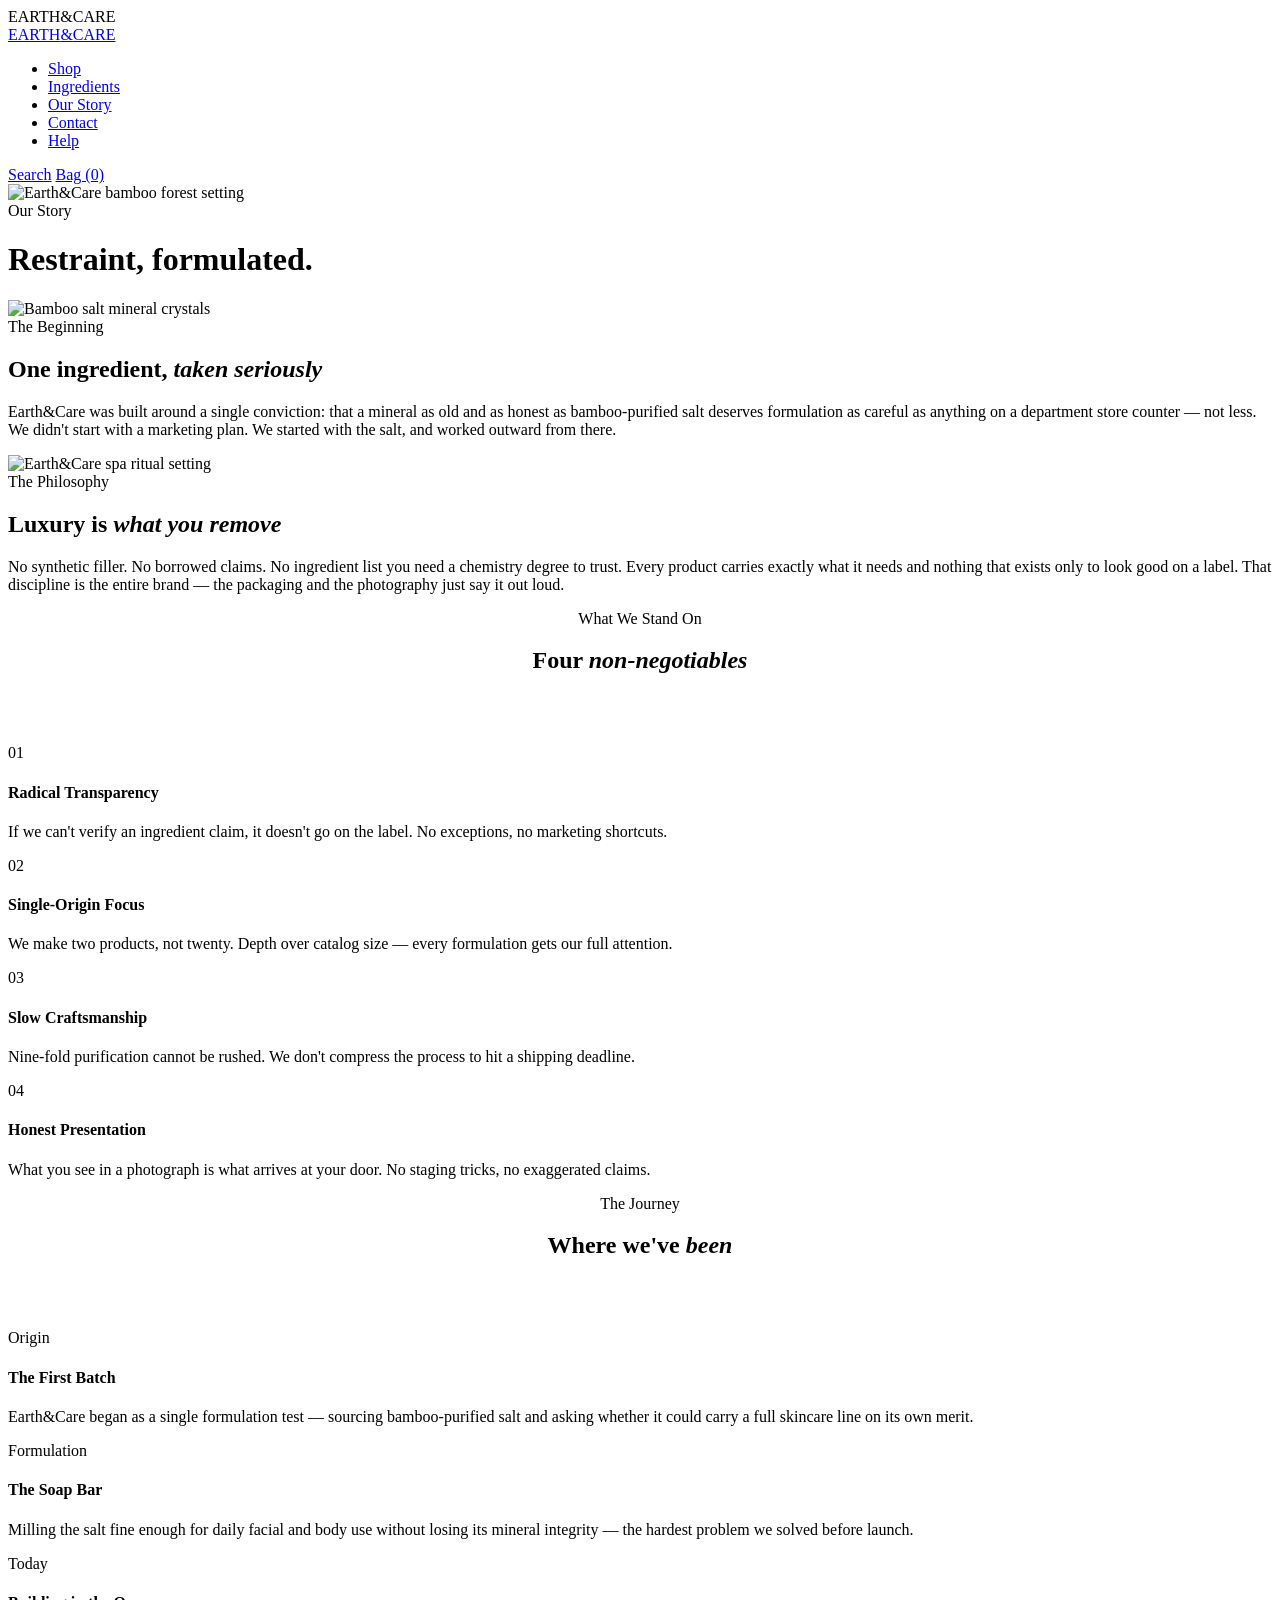
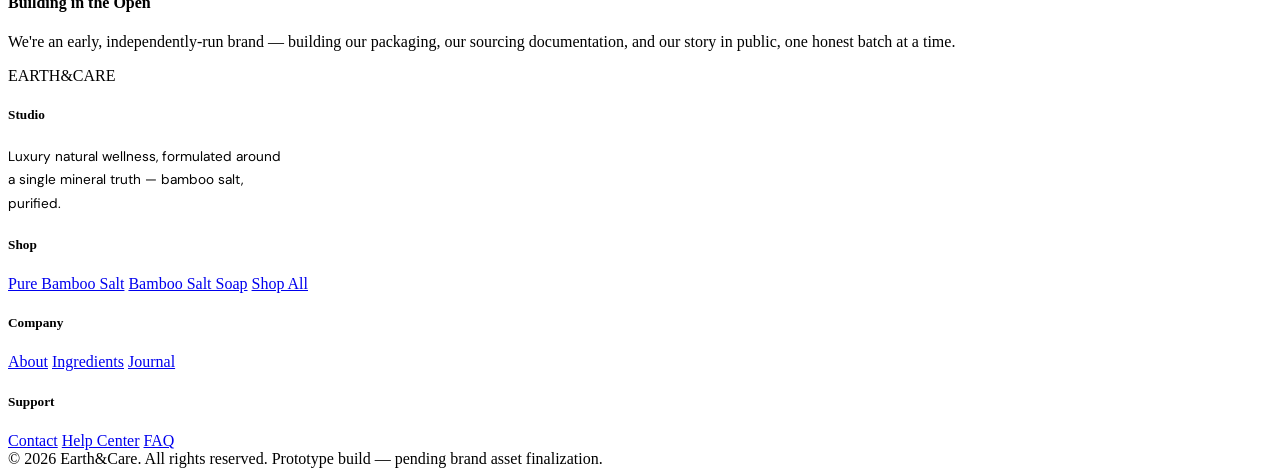
==== about.html @ 847d17c7 "Add files via upload" ====
<!DOCTYPE html>
<html lang="en">
<head>
<meta charset="UTF-8">
<meta name="viewport" content="width=device-width, initial-scale=1.0">
<title>Our Story — Earth&amp;Care</title>
<link rel="preconnect" href="https://fonts.googleapis.com">
<link href="https://fonts.googleapis.com/css2?family=Cormorant+Garamond:ital,wght@0,300;0,400;0,500;1,400&family=EB+Garamond:wght@400;500&family=DM+Sans:wght@300;400;500&display=swap" rel="stylesheet">
<link rel="stylesheet" href="earthcare.css">
</head>
<body>

<div id="loader"><div class="loader-mark">EARTH&amp;CARE</div></div>
<div class="cursor-dot"></div>
<div class="cursor-ring"></div>

<nav id="nav" class="scrolled">
  <a href="earthandcare.html" class="logo">EARTH<span>&amp;</span>CARE</a>
  <ul class="nav-links">
    <li><a href="shop.html">Shop</a></li>
    <li><a href="earthandcare.html#ingredient">Ingredients</a></li>
    <li><a href="about.html">Our Story</a></li>
    <li><a href="contact.html">Contact</a></li>
    <li><a href="help.html">Help</a></li>
  </ul>
  <div class="nav-icons">
    <a href="#" data-cursor>Search</a>
    <a href="#" data-cursor>Bag (0)</a>
  </div>
</nav>

<div class="about-hero">
  <img src="images/collage-02-cell2.jpg" alt="Earth&Care bamboo forest setting">
  <div class="about-hero-text reveal in">
    <span class="eyebrow">Our Story</span>
    <h1>Restraint, formulated.</h1>
  </div>
</div>

<div class="split-story">
  <div class="split-media reveal in">
    <img src="images/crystal-macro-01.jpg" alt="Bamboo salt mineral crystals" loading="lazy">
  </div>
  <div class="reveal in">
    <span class="eyebrow">The Beginning</span>
    <h2 class="title">One ingredient, <em>taken seriously</em></h2>
    <p class="lede">Earth&amp;Care was built around a single conviction: that a mineral as old and as honest as bamboo-purified salt deserves formulation as careful as anything on a department store counter — not less. We didn't start with a marketing plan. We started with the salt, and worked outward from there.</p>
  </div>
</div>

<div class="split-story reverse">
  <div class="split-media reveal in">
    <img src="images/spa-scene-01.jpg" alt="Earth&Care spa ritual setting" loading="lazy">
  </div>
  <div class="reveal in">
    <span class="eyebrow">The Philosophy</span>
    <h2 class="title">Luxury is <em>what you remove</em></h2>
    <p class="lede">No synthetic filler. No borrowed claims. No ingredient list you need a chemistry degree to trust. Every product carries exactly what it needs and nothing that exists only to look good on a label. That discipline is the entire brand — the packaging and the photography just say it out loud.</p>
  </div>
</div>

<section>
  <div class="section-head reveal in" style="margin:0 auto 70px;text-align:center;">
    <span class="eyebrow">What We Stand On</span>
    <h2 class="title">Four <em>non-negotiables</em></h2>
  </div>
</section>
<div class="values-grid">
  <div class="value-card reveal in">
    <div class="num">01</div>
    <h4>Radical Transparency</h4>
    <p>If we can't verify an ingredient claim, it doesn't go on the label. No exceptions, no marketing shortcuts.</p>
  </div>
  <div class="value-card reveal in">
    <div class="num">02</div>
    <h4>Single-Origin Focus</h4>
    <p>We make two products, not twenty. Depth over catalog size — every formulation gets our full attention.</p>
  </div>
  <div class="value-card reveal in">
    <div class="num">03</div>
    <h4>Slow Craftsmanship</h4>
    <p>Nine-fold purification cannot be rushed. We don't compress the process to hit a shipping deadline.</p>
  </div>
  <div class="value-card reveal in">
    <div class="num">04</div>
    <h4>Honest Presentation</h4>
    <p>What you see in a photograph is what arrives at your door. No staging tricks, no exaggerated claims.</p>
  </div>
</div>

<section>
  <div class="section-head reveal in" style="margin:0 auto 70px;text-align:center;">
    <span class="eyebrow">The Journey</span>
    <h2 class="title">Where we've <em>been</em></h2>
  </div>
  <div class="timeline">
    <div class="tl-item reveal in">
      <div class="tl-year">Origin</div>
      <div><h4>The First Batch</h4><p>Earth&amp;Care began as a single formulation test — sourcing bamboo-purified salt and asking whether it could carry a full skincare line on its own merit.</p></div>
    </div>
    <div class="tl-item reveal in">
      <div class="tl-year">Formulation</div>
      <div><h4>The Soap Bar</h4><p>Milling the salt fine enough for daily facial and body use without losing its mineral integrity — the hardest problem we solved before launch.</p></div>
    </div>
    <div class="tl-item reveal in">
      <div class="tl-year">Today</div>
      <div><h4>Building in the Open</h4><p>We're an early, independently-run brand — building our packaging, our sourcing documentation, and our story in public, one honest batch at a time.</p></div>
    </div>
  </div>
</section>

<footer>
  <div class="footer-brand">EARTH<span>&amp;</span>CARE</div>
  <div class="footer-grid">
    <div class="footer-col">
      <h5>Studio</h5>
      <p style="color:var(--text-sub);max-width:280px;line-height:1.7;font-family:'DM Sans',sans-serif;font-size:0.85rem;">Luxury natural wellness, formulated around a single mineral truth — bamboo salt, purified.</p>
    </div>
    <div class="footer-col">
      <h5>Shop</h5>
      <a href="product-pure-bamboo-salt.html">Pure Bamboo Salt</a>
      <a href="product-bamboo-salt-soap.html">Bamboo Salt Soap</a>
      <a href="shop.html">Shop All</a>
    </div>
    <div class="footer-col">
      <h5>Company</h5>
      <a href="about.html">About</a>
      <a href="earthandcare.html#ingredient">Ingredients</a>
      <a href="#">Journal</a>
    </div>
    <div class="footer-col">
      <h5>Support</h5>
      <a href="contact.html">Contact</a>
      <a href="help.html">Help Center</a>
      <a href="help.html">FAQ</a>
    </div>
  </div>
  <div class="footer-bottom">
    <span>© 2026 Earth&amp;Care. All rights reserved.</span>
    <span>Prototype build — pending brand asset finalization.</span>
  </div>
</footer>

<script>
window.addEventListener('load',()=>{setTimeout(()=>document.getElementById('loader').classList.add('done'),700);});
const dot=document.querySelector('.cursor-dot'), ring=document.querySelector('.cursor-ring');
let mx=0,my=0,rx=0,ry=0;
window.addEventListener('mousemove',e=>{mx=e.clientX;my=e.clientY;dot.style.left=mx+'px';dot.style.top=my+'px';});
(function loop(){rx+=(mx-rx)*0.14;ry+=(my-ry)*0.14;ring.style.left=rx+'px';ring.style.top=ry+'px';requestAnimationFrame(loop);})();
document.querySelectorAll('a,button,[data-cursor]').forEach(el=>{
  el.addEventListener('mouseenter',()=>ring.classList.add('hover'));
  el.addEventListener('mouseleave',()=>ring.classList.remove('hover'));
});
</script>
</body>
</html>
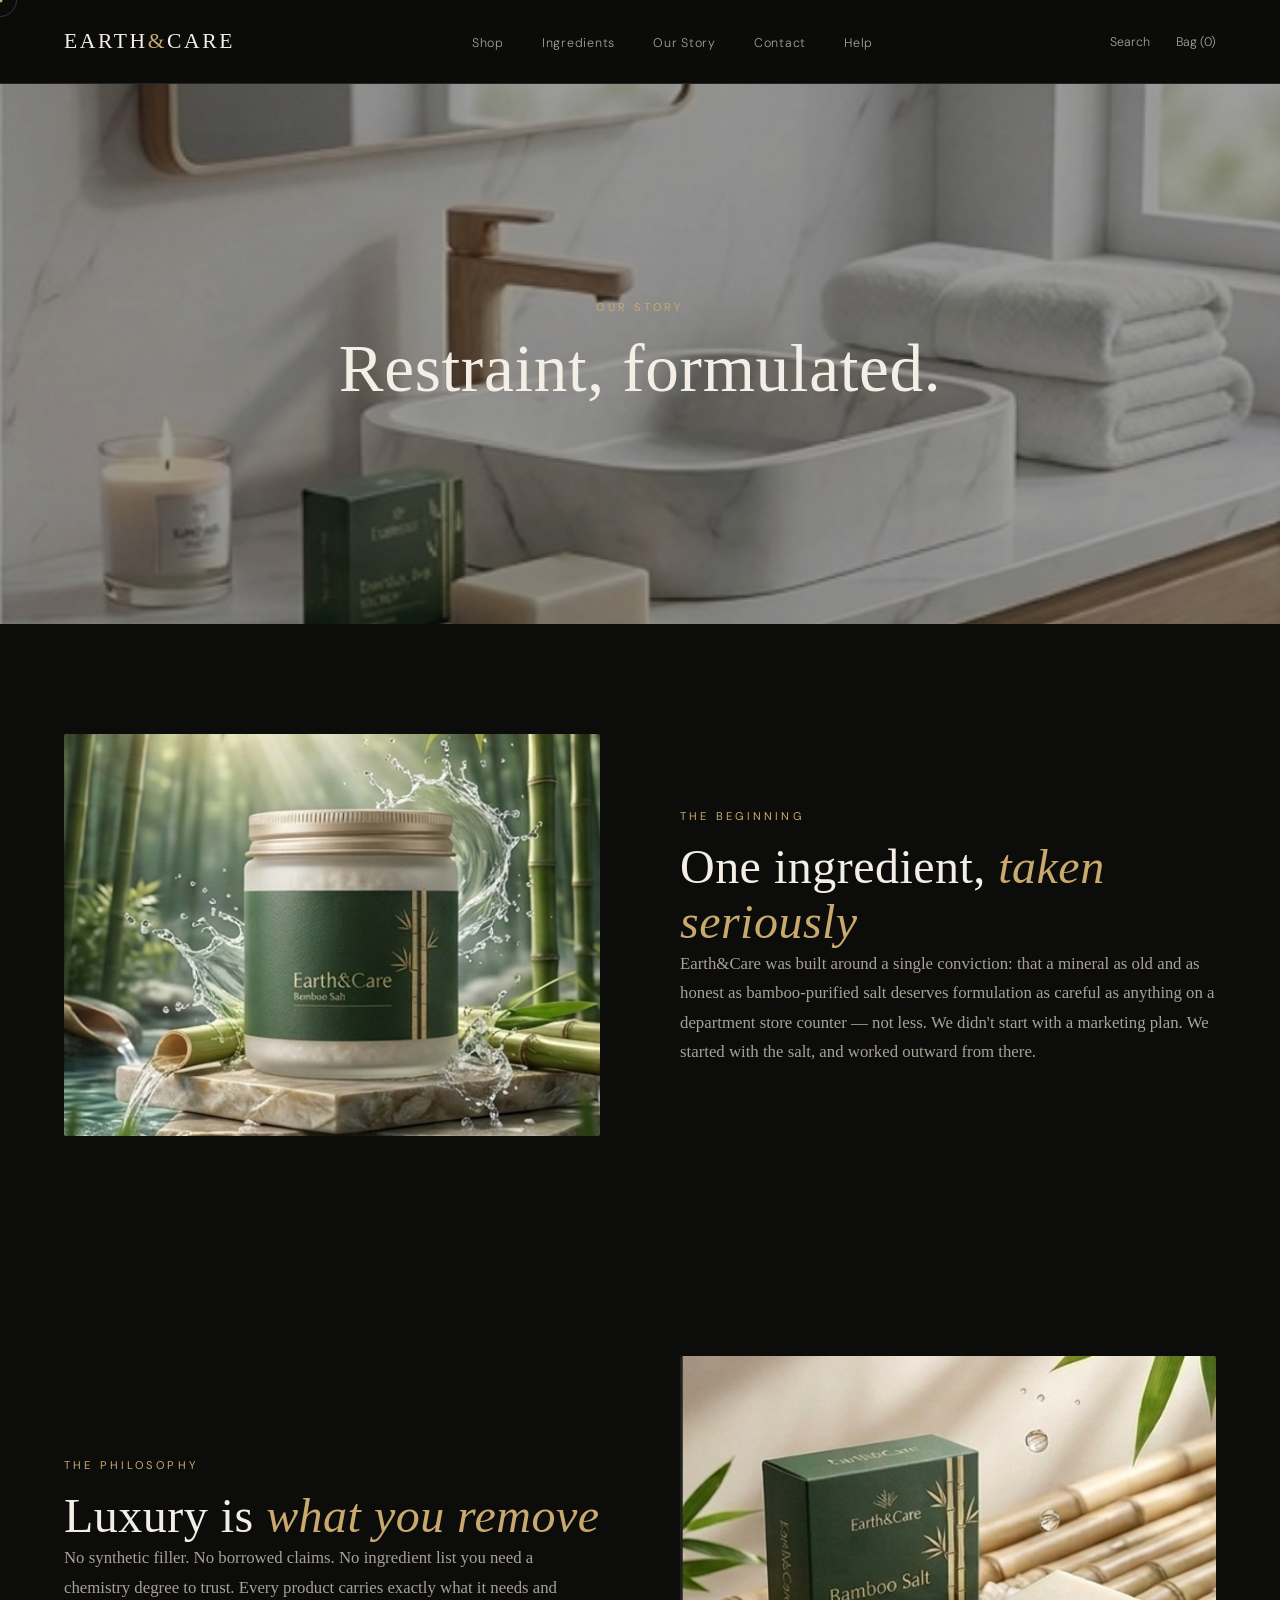
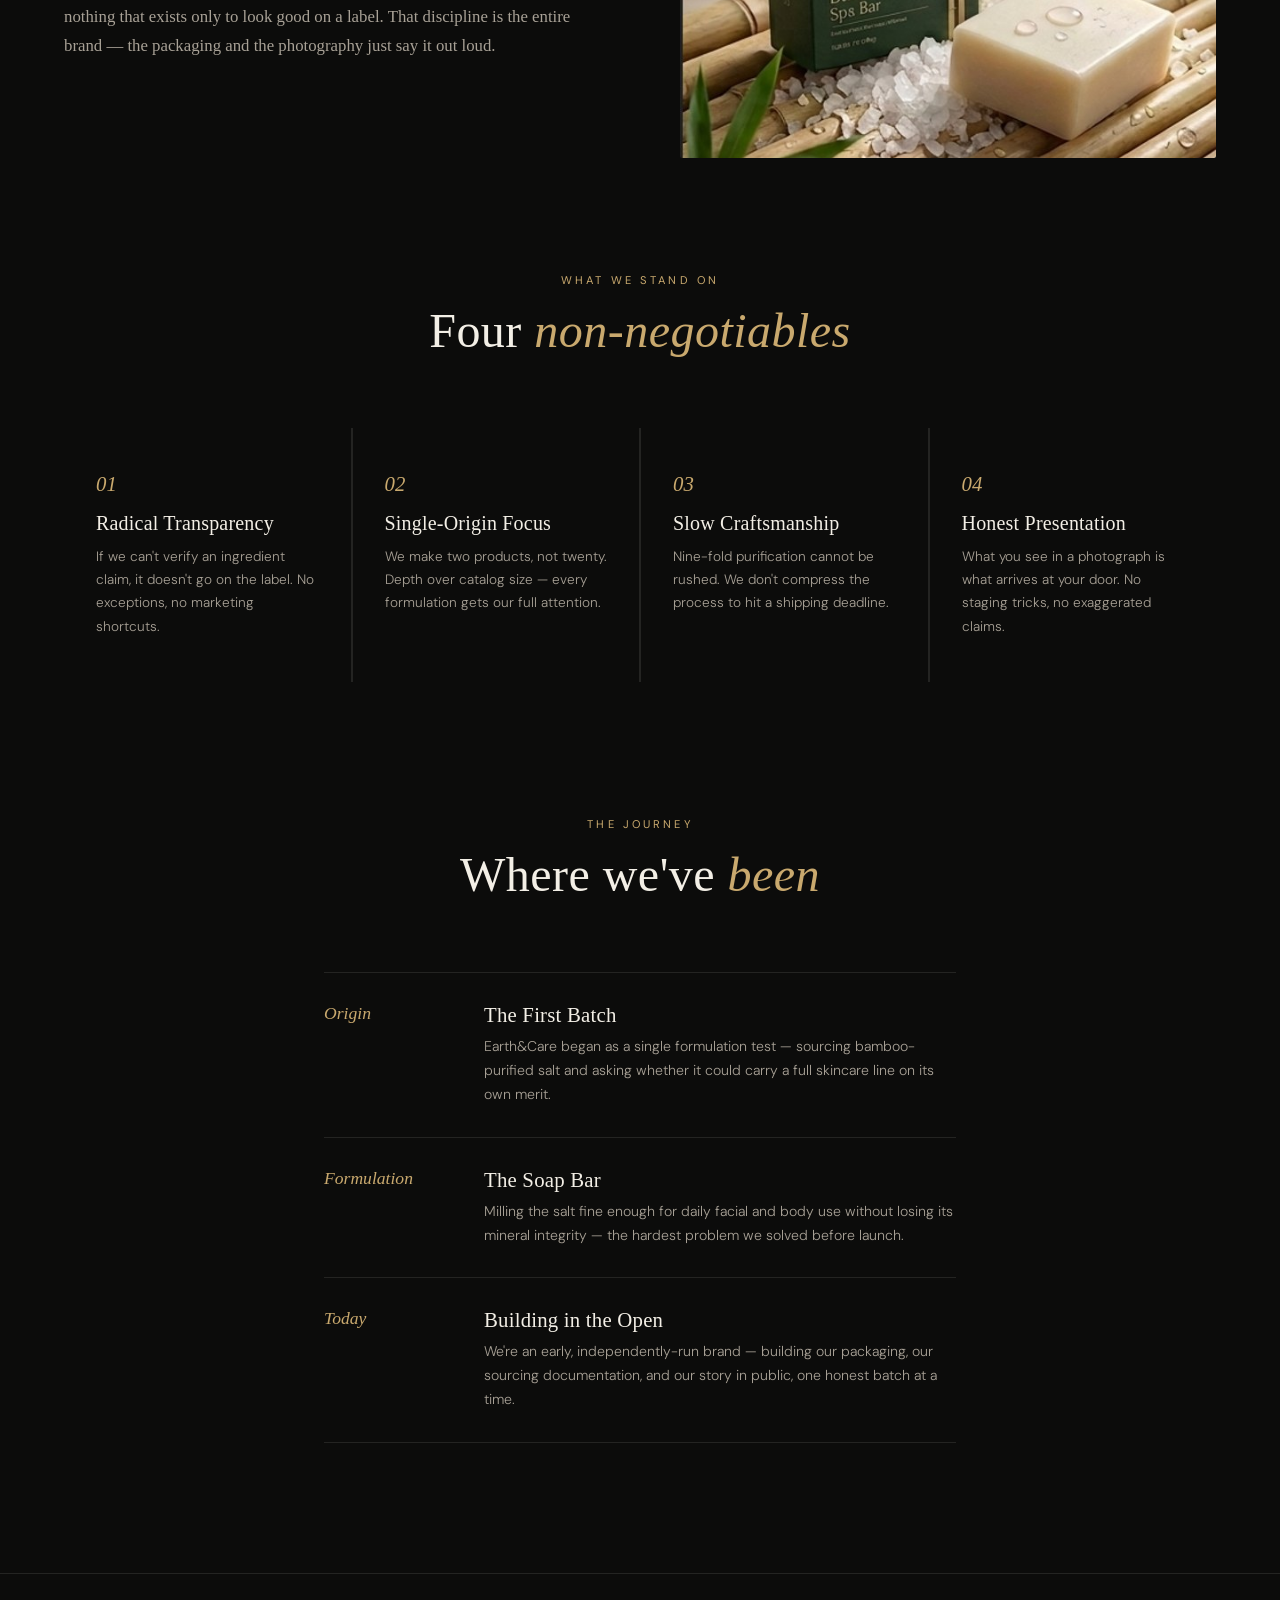
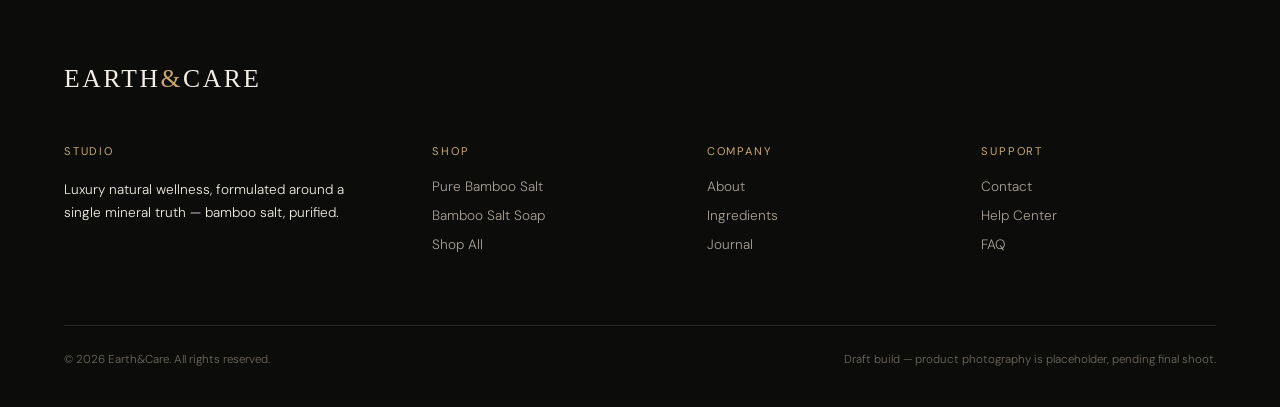
==== commit 3271d2ac: "Add missing CSS/images, fix homepage routing, canonical/OG, favicon" ====
--- a/about.html
+++ b/about.html
@@ -4,6 +4,16 @@
 <meta charset="UTF-8">
 <meta name="viewport" content="width=device-width, initial-scale=1.0">
 <title>Our Story — Earth&amp;Care</title>
+<link rel="canonical" href="https://REPLACE-WITH-YOUR-DOMAIN.com/about.html">
+<meta property="og:type" content="website">
+<meta property="og:title" content="Our Story — Earth&Care">
+<meta property="og:description" content="The story behind Earth&Care's bamboo salt rituals.">
+<meta property="og:url" content="https://REPLACE-WITH-YOUR-DOMAIN.com/about.html">
+<meta property="og:image" content="https://REPLACE-WITH-YOUR-DOMAIN.com/images/crystal-macro-01.jpg">
+<meta name="twitter:card" content="summary_large_image">
+<link rel="icon" type="image/png" sizes="32x32" href="/favicon-32.png">
+<link rel="icon" type="image/png" sizes="16x16" href="/favicon-16.png">
+<link rel="apple-touch-icon" sizes="180x180" href="/favicon-180.png">
 <link rel="preconnect" href="https://fonts.googleapis.com">
 <link href="https://fonts.googleapis.com/css2?family=Cormorant+Garamond:ital,wght@0,300;0,400;0,500;1,400&family=EB+Garamond:wght@400;500&family=DM+Sans:wght@300;400;500&display=swap" rel="stylesheet">
 <link rel="stylesheet" href="earthcare.css">
@@ -15,10 +25,10 @@
 <div class="cursor-ring"></div>
 
 <nav id="nav" class="scrolled">
-  <a href="earthandcare.html" class="logo">EARTH<span>&amp;</span>CARE</a>
+  <a href="index.html" class="logo">EARTH<span>&amp;</span>CARE</a>
   <ul class="nav-links">
     <li><a href="shop.html">Shop</a></li>
-    <li><a href="earthandcare.html#ingredient">Ingredients</a></li>
+    <li><a href="index.html#ingredient">Ingredients</a></li>
     <li><a href="about.html">Our Story</a></li>
     <li><a href="contact.html">Contact</a></li>
     <li><a href="help.html">Help</a></li>
@@ -125,7 +135,7 @@
     <div class="footer-col">
       <h5>Company</h5>
       <a href="about.html">About</a>
-      <a href="earthandcare.html#ingredient">Ingredients</a>
+      <a href="index.html#ingredient">Ingredients</a>
       <a href="#">Journal</a>
     </div>
     <div class="footer-col">
@@ -137,7 +147,7 @@
   </div>
   <div class="footer-bottom">
     <span>© 2026 Earth&amp;Care. All rights reserved.</span>
-    <span>Prototype build — pending brand asset finalization.</span>
+    <span>Draft build — product photography is placeholder, pending final shoot.</span>
   </div>
 </footer>
 
--- a/earthcare.css
+++ b/earthcare.css
@@ -0,0 +1,458 @@
+/* ==========================================================================
+   EARTH&CARE — Shopify Theme Stylesheet
+   Quiet-luxury mineral ritual aesthetic: near-black ground, warm gold accent,
+   Cormorant Garamond display over DM Sans body.
+   ========================================================================== */
+
+:root{
+  --bg:#0c0c0b;
+  --bg-elev:#131311;
+  --bg-card:#171613;
+  --ink:#f3efe6;
+  --ink-sub:#a8a196;
+  --ink-faint:#6f6a61;
+  --gold:#c9a96e;
+  --gold-bright:#e0c28d;
+  --gold-soft:rgba(201,169,110,.14);
+  --line:rgba(243,239,230,.1);
+  --line-strong:rgba(243,239,230,.18);
+  --err:#c96e6e;
+  --ok:#8ea87c;
+  --radius:2px;
+  --font-display:'Cormorant Garamond',Georgia,serif;
+  --font-serif:'EB Garamond',Georgia,serif;
+  --font-body:'DM Sans',-apple-system,BlinkMacSystemFont,sans-serif;
+  --container:1280px;
+  --nav-h:84px;
+}
+
+*,*::before,*::after{box-sizing:border-box;}
+html{scroll-behavior:smooth;}
+body{
+  margin:0;background:var(--bg);color:var(--ink);
+  font-family:var(--font-body);font-weight:300;
+  -webkit-font-smoothing:antialiased;text-rendering:optimizeLegibility;
+  overflow-x:hidden;
+}
+img{max-width:100%;display:block;}
+a{color:inherit;text-decoration:none;}
+button{font-family:inherit;background:none;border:none;color:inherit;cursor:pointer;}
+input,select,textarea{font-family:inherit;color:inherit;}
+::selection{background:var(--gold);color:#111;}
+a:focus-visible,button:focus-visible,input:focus-visible,select:focus-visible,textarea:focus-visible{
+  outline:1px solid var(--gold);outline-offset:3px;
+}
+h1,h2,h3,h4,h5,h6{margin:0;font-weight:400;letter-spacing:.01em;}
+p{margin:0;}
+.visually-hidden{position:absolute!important;width:1px;height:1px;padding:0;margin:-1px;overflow:hidden;clip:rect(0,0,0,0);white-space:nowrap;border:0;}
+
+.eyebrow{
+  display:inline-block;font-family:var(--font-body);font-size:.7rem;letter-spacing:.28em;
+  text-transform:uppercase;color:var(--gold);margin-bottom:16px;font-weight:400;
+}
+.title{font-family:var(--font-display);font-size:clamp(2rem,4vw,3rem);font-weight:400;line-height:1.15;color:var(--ink);}
+.title em{font-style:italic;color:var(--gold);}
+.lede{font-family:var(--font-serif);font-size:1.05rem;line-height:1.75;color:var(--ink-sub);max-width:640px;}
+.section-head{max-width:640px;margin-bottom:56px;}
+.wrap{max-width:var(--container);margin:0 auto;padding:0 5vw;}
+
+/* ---------- Buttons ---------- */
+.btn{
+  display:inline-flex;align-items:center;justify-content:center;gap:8px;
+  padding:16px 34px;font-family:var(--font-body);font-size:.72rem;letter-spacing:.18em;
+  text-transform:uppercase;border-radius:var(--radius);transition:all .35s cubic-bezier(.4,0,.2,1);
+  cursor:pointer;white-space:nowrap;
+}
+.btn-gold{background:var(--gold);color:#161410;}
+.btn-gold:hover{background:var(--gold-bright);transform:translateY(-1px);}
+.btn-line{border:1px solid var(--line-strong);color:var(--ink);background:transparent;}
+.btn-line:hover{border-color:var(--gold);color:var(--gold);}
+.btn:disabled{opacity:.4;cursor:not-allowed;transform:none;}
+.btn-full{width:100%;}
+
+/* ---------- Loader ---------- */
+#loader{position:fixed;inset:0;z-index:9999;background:var(--bg);display:flex;align-items:center;justify-content:center;transition:opacity .7s ease,visibility .7s ease;}
+#loader.done{opacity:0;visibility:hidden;pointer-events:none;}
+.loader-mark{font-family:var(--font-display);font-size:1.1rem;letter-spacing:.4em;color:var(--gold);}
+
+/* ---------- Cursor (desktop only) ---------- */
+.cursor-dot,.cursor-ring{position:fixed;top:0;left:0;pointer-events:none;z-index:9998;border-radius:50%;transform:translate(-50%,-50%);}
+.cursor-dot{width:5px;height:5px;background:var(--gold);}
+.cursor-ring{width:34px;height:34px;border:1px solid var(--line-strong);transition:width .25s,height .25s,border-color .25s;}
+.cursor-ring.hover{width:54px;height:54px;border-color:var(--gold);}
+@media (hover:none),(pointer:coarse){.cursor-dot,.cursor-ring{display:none;}}
+
+/* ---------- Announcement bar ---------- */
+.announce-bar{background:var(--gold);color:#161410;text-align:center;font-size:.72rem;letter-spacing:.1em;padding:9px 16px;font-family:var(--font-body);}
+
+/* ---------- Nav ---------- */
+#nav{
+  position:sticky;top:0;z-index:500;display:flex;align-items:center;justify-content:space-between;
+  padding:0 5vw;height:var(--nav-h);background:transparent;border-bottom:1px solid transparent;
+  transition:background .4s ease,border-color .4s ease;
+}
+#nav.scrolled{background:rgba(12,12,11,.88);backdrop-filter:blur(10px);border-color:var(--line);}
+.logo{font-family:var(--font-display);font-size:1.35rem;letter-spacing:.12em;}
+.logo span{color:var(--gold);}
+.nav-links{list-style:none;display:flex;gap:38px;margin:0;padding:0;}
+.nav-links a{font-size:.78rem;letter-spacing:.06em;color:var(--ink-sub);transition:color .25s;}
+.nav-links a:hover,.nav-links a.active{color:var(--gold);}
+.nav-icons{display:flex;align-items:center;gap:26px;}
+.nav-icons button,.nav-icons a{display:flex;align-items:center;gap:6px;font-size:.78rem;color:var(--ink-sub);position:relative;}
+.nav-icons svg{width:17px;height:17px;stroke:currentColor;}
+.nav-icons button:hover,.nav-icons a:hover{color:var(--gold);}
+.cart-count{position:absolute;top:-8px;right:-10px;background:var(--gold);color:#161410;font-size:.6rem;width:16px;height:16px;border-radius:50%;display:flex;align-items:center;justify-content:center;font-weight:600;}
+.nav-burger{display:none;background:none;border:none;color:var(--ink);}
+.mobile-nav{display:none;}
+@media (max-width:860px){
+  .nav-links{display:none;}
+  .nav-burger{display:block;}
+  .nav-icons a[data-search-toggle]{display:none;}
+}
+
+/* ---------- Mobile nav ---------- */
+body.nav-open-lock{overflow:hidden;}
+.mobile-nav{position:fixed;inset:0;top:var(--nav-h);z-index:600;background:var(--bg);transform:translateY(-8px);opacity:0;pointer-events:none;transition:opacity .3s,transform .3s;overflow-y:auto;}
+.mobile-nav.open{opacity:1;pointer-events:auto;transform:translateY(0);display:block;}
+.mobile-nav-inner{display:flex;flex-direction:column;padding:20px 6vw 60px;}
+.mobile-nav-inner a{padding:18px 0;border-bottom:1px solid var(--line);font-family:var(--font-display);font-size:1.3rem;color:var(--ink);}
+.nav-icon-label{display:none;}
+.cart-drawer-line-noimg{width:72px;height:72px;background:var(--bg-card);border-radius:var(--radius);}
+
+/* ---------- Predictive search ---------- */
+.search-panel{position:fixed;inset:0;z-index:900;background:rgba(12,12,11,.97);backdrop-filter:blur(6px);opacity:0;pointer-events:none;transition:opacity .3s ease;display:flex;align-items:flex-start;justify-content:center;padding-top:12vh;}
+.search-panel.open{opacity:1;pointer-events:auto;}
+.search-panel form{width:min(640px,90vw);}
+.search-panel input{width:100%;background:transparent;border:none;border-bottom:1px solid var(--line-strong);color:var(--ink);font-family:var(--font-display);font-size:2rem;padding:12px 0;}
+.search-panel input:focus{outline:none;border-color:var(--gold);}
+.search-panel .search-close{position:absolute;top:34px;right:5vw;color:var(--ink-sub);font-size:.75rem;letter-spacing:.1em;}
+.search-results{margin-top:26px;display:grid;gap:14px;}
+.search-results a{display:flex;justify-content:space-between;color:var(--ink-sub);font-size:.9rem;padding:8px 0;border-bottom:1px solid var(--line);}
+.search-results a:hover{color:var(--gold);}
+
+/* ---------- Hero ---------- */
+.hero{position:relative;min-height:92vh;display:flex;align-items:center;justify-content:center;text-align:center;overflow:hidden;padding:0 5vw;}
+#particle-canvas{position:absolute;inset:0;width:100%;height:100%;}
+.hero-noise{position:absolute;inset:0;background:radial-gradient(ellipse at 50% 30%,rgba(201,169,110,.08),transparent 60%);}
+.hero-inner{position:relative;z-index:2;max-width:760px;}
+.hero-eyebrow{display:inline-block;font-size:.72rem;letter-spacing:.28em;text-transform:uppercase;color:var(--gold);margin-bottom:26px;}
+.hero h1{font-family:var(--font-display);font-weight:300;font-size:clamp(2.6rem,7vw,5.4rem);line-height:1.06;overflow:hidden;}
+.hero h1 .line{display:block;overflow:hidden;}
+.hero h1 .line span{display:block;transform:translateY(110%);animation:riseLine .9s cubic-bezier(.16,1,.3,1) forwards;}
+.hero h1 .line:nth-child(2) span{animation-delay:.12s;}
+@keyframes riseLine{to{transform:translateY(0);}}
+.hero .sub{margin:26px auto 0;max-width:520px;font-family:var(--font-serif);font-size:1.08rem;line-height:1.7;color:var(--ink-sub);}
+.hero .cta-row{margin-top:40px;display:flex;gap:16px;justify-content:center;flex-wrap:wrap;}
+.scroll-hint{position:absolute;bottom:34px;left:50%;transform:translateX(-50%);display:flex;flex-direction:column;align-items:center;gap:10px;z-index:2;}
+.scroll-hint span{font-size:.62rem;letter-spacing:.2em;color:var(--ink-faint);text-transform:uppercase;}
+.line-drop{width:1px;height:38px;background:linear-gradient(var(--gold),transparent);animation:dropPulse 2s ease-in-out infinite;}
+@keyframes dropPulse{0%,100%{opacity:.3;}50%{opacity:1;}}
+
+/* ---------- Marquee ---------- */
+.marquee-strip{border-top:1px solid var(--line);border-bottom:1px solid var(--line);overflow:hidden;padding:18px 0;background:var(--bg-elev);}
+.marquee-track{display:flex;gap:60px;white-space:nowrap;width:max-content;animation:marquee 26s linear infinite;}
+.marquee-track span{font-family:var(--font-display);font-style:italic;font-size:1.05rem;color:var(--ink-faint);}
+@keyframes marquee{from{transform:translateX(0);}to{transform:translateX(-50%);}}
+
+/* ---------- Spotlight grid (featured collection) ---------- */
+.spotlight-grid{display:grid;grid-template-columns:1fr 1fr;gap:2px;background:var(--line);margin:0 5vw;}
+.spot-card{position:relative;background:var(--bg-elev);padding:52px 44px;min-height:520px;display:flex;flex-direction:column;justify-content:flex-end;overflow:hidden;}
+.spot-bg{position:absolute;inset:0;background-size:cover;background-position:center;opacity:.34;transition:transform .8s cubic-bezier(.16,1,.3,1),opacity .5s;}
+.spot-card:hover .spot-bg{transform:scale(1.06);opacity:.5;}
+.spot-card::after{content:'';position:absolute;inset:0;background:linear-gradient(0deg,var(--bg-elev) 6%,transparent 62%);}
+.spot-tag,.spot-card h3,.spot-card p,.spot-link{position:relative;z-index:2;}
+.spot-tag{font-size:.68rem;letter-spacing:.2em;text-transform:uppercase;color:var(--gold);margin-bottom:14px;}
+.spot-card h3{font-family:var(--font-display);font-size:2rem;margin-bottom:14px;}
+.spot-card p{font-family:var(--font-serif);color:var(--ink-sub);line-height:1.7;max-width:420px;margin-bottom:22px;}
+.spot-link{font-size:.75rem;letter-spacing:.1em;color:var(--ink);border-bottom:1px solid var(--gold);padding-bottom:2px;display:inline-block;width:fit-content;}
+.spot-link:hover{color:var(--gold);}
+@media (max-width:760px){.spotlight-grid{grid-template-columns:1fr;margin:0 4vw;}.spot-card{min-height:400px;padding:38px 28px;}}
+
+/* ---------- Ingredient / story split ---------- */
+.ingredient-wrap{display:grid;grid-template-columns:.9fr 1fr;gap:80px;align-items:center;padding:130px 5vw;max-width:var(--container);margin:0 auto;}
+.ingredient-media img{border-radius:var(--radius);aspect-ratio:4/5;object-fit:cover;width:100%;}
+.stat-row{display:flex;gap:44px;margin-top:36px;}
+.stat b{display:block;font-family:var(--font-display);font-size:2.1rem;color:var(--gold);}
+.stat span{font-size:.7rem;letter-spacing:.06em;color:var(--ink-faint);text-transform:uppercase;}
+@media (max-width:860px){.ingredient-wrap{grid-template-columns:1fr;gap:40px;padding:80px 6vw;}}
+
+/* ---------- Quote ---------- */
+.quote-section{text-align:center;padding:110px 8vw;max-width:900px;margin:0 auto;}
+.quote-section blockquote{font-family:var(--font-display);font-style:italic;font-size:clamp(1.5rem,3vw,2.4rem);line-height:1.5;color:var(--ink);margin:0;}
+.quote-section cite{display:block;margin-top:24px;font-size:.72rem;letter-spacing:.16em;text-transform:uppercase;color:var(--gold);font-style:normal;}
+
+/* ---------- Lifestyle banner ---------- */
+.lifestyle{position:relative;height:64vh;min-height:420px;margin:0 5vw;overflow:hidden;border-radius:var(--radius);}
+.lifestyle img{width:100%;height:100%;object-fit:cover;}
+.lifestyle-caption{position:absolute;bottom:0;left:0;padding:44px;background:linear-gradient(0deg,rgba(12,12,11,.75),transparent);width:100%;}
+.lifestyle-caption h3{font-family:var(--font-display);font-size:1.8rem;}
+
+/* ---------- Ritual steps ---------- */
+.ritual-grid{display:grid;grid-template-columns:repeat(3,1fr);gap:2px;background:var(--line);margin:0 5vw;}
+.ritual-card{background:var(--bg);padding:52px 40px;}
+.ritual-num{font-family:var(--font-display);font-style:italic;font-size:1.4rem;color:var(--gold);margin-bottom:18px;}
+.ritual-card h4{font-family:var(--font-display);font-size:1.5rem;margin-bottom:12px;}
+.ritual-card p{font-family:var(--font-serif);color:var(--ink-sub);line-height:1.7;font-size:.96rem;}
+@media (max-width:760px){.ritual-grid{grid-template-columns:1fr;margin:0 4vw;}}
+
+/* ---------- Trust strip ---------- */
+.trust-strip{display:flex;flex-wrap:wrap;justify-content:center;gap:44px;padding:60px 5vw;border-top:1px solid var(--line);border-bottom:1px solid var(--line);}
+.trust-item{display:flex;align-items:center;gap:10px;}
+.trust-item .dot{width:6px;height:6px;border-radius:50%;background:var(--gold);}
+.trust-item p{font-size:.78rem;letter-spacing:.03em;color:var(--ink-sub);}
+
+/* ---------- Newsletter ---------- */
+.newsletter{text-align:center;padding:130px 6vw;}
+.news-form{display:flex;gap:0;max-width:440px;margin:34px auto 0;border-bottom:1px solid var(--line-strong);}
+.news-form input{flex:1;background:transparent;border:none;padding:14px 4px;color:var(--ink);font-size:.9rem;}
+.news-form input::placeholder{color:var(--ink-faint);}
+.news-form input:focus{outline:none;}
+.news-form button{color:var(--gold);font-size:.78rem;letter-spacing:.08em;padding:14px 6px;white-space:nowrap;}
+.news-form button:hover{color:var(--gold-bright);}
+.form-msg{margin-top:14px;font-size:.78rem;color:var(--ink-sub);}
+.form-msg.success{color:var(--ok);}
+.form-msg.error{color:var(--err);}
+
+/* ---------- Footer ---------- */
+footer{border-top:1px solid var(--line);padding:90px 5vw 40px;}
+.footer-brand{font-family:var(--font-display);font-size:1.6rem;letter-spacing:.1em;margin-bottom:50px;}
+.footer-brand span{color:var(--gold);}
+.footer-grid{display:grid;grid-template-columns:1.4fr 1fr 1fr 1fr;gap:40px;padding-bottom:60px;}
+.footer-col h5{font-size:.7rem;letter-spacing:.16em;text-transform:uppercase;color:var(--gold);margin-bottom:20px;}
+.footer-col a{display:block;color:var(--ink-sub);font-size:.85rem;margin-bottom:12px;transition:color .2s;}
+.footer-col a:hover{color:var(--gold);}
+.footer-bottom{display:flex;justify-content:space-between;flex-wrap:wrap;gap:10px;padding-top:26px;border-top:1px solid var(--line);font-size:.72rem;color:var(--ink-faint);}
+.footer-social{display:flex;gap:16px;margin-top:6px;}
+.footer-social a{color:var(--ink-sub);}
+.footer-social a:hover{color:var(--gold);}
+.payment-icons{display:flex;gap:8px;margin-top:16px;opacity:.6;font-size:.68rem;letter-spacing:.05em;color:var(--ink-faint);}
+@media (max-width:860px){.footer-grid{grid-template-columns:1fr 1fr;}}
+
+/* ---------- Reveal on scroll ---------- */
+.reveal{opacity:0;transform:translateY(28px);transition:opacity .8s cubic-bezier(.16,1,.3,1),transform .8s cubic-bezier(.16,1,.3,1);}
+.reveal.in{opacity:1;transform:translateY(0);}
+@media (prefers-reduced-motion:reduce){.reveal{opacity:1;transform:none;transition:none;}.hero h1 .line span{animation:none;transform:none;}}
+
+/* ---------- Page header ---------- */
+.page-header{text-align:center;padding:110px 6vw 50px;}
+.page-header h1{font-family:var(--font-display);font-size:clamp(2.2rem,5vw,3.4rem);}
+
+/* ---------- Shop / collection ---------- */
+.shop-layout{display:grid;grid-template-columns:240px 1fr;gap:60px;padding:60px 5vw 140px;max-width:var(--container);margin:0 auto;}
+.filters-col{position:sticky;top:calc(var(--nav-h) + 24px);align-self:start;}
+.filter-group{border-bottom:1px solid var(--line);padding-bottom:24px;margin-bottom:24px;}
+.filter-group h5{font-size:.7rem;letter-spacing:.14em;text-transform:uppercase;color:var(--ink);margin-bottom:16px;}
+.filter-option{display:flex;align-items:center;gap:10px;font-size:.84rem;color:var(--ink-sub);margin-bottom:12px;cursor:pointer;}
+.filter-option input{accent-color:var(--gold);}
+.price-range{display:flex;justify-content:space-between;font-size:.72rem;color:var(--ink-faint);margin-top:8px;}
+.shop-toolbar{display:flex;justify-content:space-between;align-items:center;margin-bottom:32px;flex-wrap:wrap;gap:14px;}
+.shop-count{font-size:.8rem;color:var(--ink-sub);}
+.sort-select{background:var(--bg-elev);border:1px solid var(--line-strong);color:var(--ink);padding:10px 14px;font-size:.78rem;border-radius:var(--radius);}
+.product-grid{display:grid;grid-template-columns:repeat(3,1fr);gap:34px;}
+.product-card{position:relative;}
+.product-media{position:relative;aspect-ratio:3/4;overflow:hidden;background:var(--bg-elev);border-radius:var(--radius);margin-bottom:16px;}
+.product-media img{width:100%;height:100%;object-fit:cover;transition:transform .7s cubic-bezier(.16,1,.3,1);}
+.product-card:hover .product-media img{transform:scale(1.05);}
+.product-media img.product-img-alt{position:absolute;inset:0;opacity:0;transition:opacity .4s;}
+.product-card:hover .product-img-alt{opacity:1;}
+.product-badge{position:absolute;top:14px;left:14px;z-index:2;background:var(--gold);color:#161410;font-size:.62rem;letter-spacing:.08em;text-transform:uppercase;padding:5px 10px;border-radius:1px;}
+.product-badge.sale{background:var(--err);color:#fff;}
+.quick-add{position:absolute;bottom:0;left:0;right:0;text-align:center;padding:14px;background:rgba(12,12,11,.9);color:var(--ink);font-size:.72rem;letter-spacing:.1em;text-transform:uppercase;transform:translateY(100%);transition:transform .35s cubic-bezier(.4,0,.2,1);}
+.product-card:hover .quick-add{transform:translateY(0);}
+.product-card h4{font-family:var(--font-display);font-size:1.2rem;margin-bottom:4px;}
+.p-desc{font-size:.78rem;color:var(--ink-faint);margin-bottom:6px;}
+.price{font-size:.9rem;color:var(--gold);}
+.price s{color:var(--ink-faint);margin-right:8px;}
+.pagination{display:flex;justify-content:center;gap:10px;margin-top:70px;}
+.pagination a{width:36px;height:36px;display:flex;align-items:center;justify-content:center;border:1px solid var(--line);font-size:.8rem;color:var(--ink-sub);border-radius:var(--radius);}
+.pagination a.active,.pagination a:hover{border-color:var(--gold);color:var(--gold);}
+.empty-collection{text-align:center;padding:100px 5vw;color:var(--ink-sub);}
+@media (max-width:960px){.shop-layout{grid-template-columns:1fr;}.filters-col{position:static;}.product-grid{grid-template-columns:repeat(2,1fr);}}
+@media (max-width:560px){.product-grid{grid-template-columns:1fr 1fr;gap:16px;}.spot-card h3{font-size:1.5rem;}}
+
+/* ---------- PDP ---------- */
+.pdp-layout{display:grid;grid-template-columns:1.15fr 1fr;gap:70px;padding:50px 5vw 90px;max-width:var(--container);margin:0 auto;}
+.pdp-gallery{position:sticky;top:calc(var(--nav-h) + 20px);align-self:start;}
+.pdp-main-img{aspect-ratio:1/1;background:var(--bg-elev);border-radius:var(--radius);overflow:hidden;margin-bottom:14px;}
+.pdp-main-img img{width:100%;height:100%;object-fit:cover;}
+.pdp-thumbs{display:flex;gap:12px;flex-wrap:wrap;}
+.pdp-thumbs button{width:74px;height:74px;border-radius:var(--radius);overflow:hidden;border:1px solid var(--line);opacity:.6;transition:opacity .2s,border-color .2s;padding:0;}
+.pdp-thumbs button.active,.pdp-thumbs button:hover{opacity:1;border-color:var(--gold);}
+.pdp-thumbs img{width:100%;height:100%;object-fit:cover;}
+.breadcrumb{font-size:.74rem;color:var(--ink-faint);margin-bottom:18px;display:flex;gap:8px;}
+.breadcrumb a{color:var(--ink-faint);}
+.breadcrumb a:hover{color:var(--gold);}
+.pdp-info h1{font-family:var(--font-display);font-size:clamp(1.8rem,3vw,2.6rem);margin-bottom:14px;}
+.pdp-rating{display:flex;align-items:center;gap:10px;margin-bottom:18px;font-size:.8rem;color:var(--ink-sub);}
+.pdp-rating .stars{color:var(--gold);letter-spacing:2px;}
+.pdp-price{font-family:var(--font-display);font-size:1.7rem;color:var(--gold);margin-bottom:22px;}
+.pdp-price s{color:var(--ink-faint);font-size:1.1rem;margin-right:10px;}
+.pdp-desc{font-family:var(--font-serif);color:var(--ink-sub);line-height:1.75;margin-bottom:30px;}
+.variant-group{margin-bottom:24px;}
+.variant-group label{display:block;font-size:.7rem;letter-spacing:.12em;text-transform:uppercase;color:var(--ink-faint);margin-bottom:10px;}
+.variant-options{display:flex;gap:10px;flex-wrap:wrap;}
+.variant-opt{padding:10px 18px;border:1px solid var(--line-strong);border-radius:var(--radius);font-size:.82rem;color:var(--ink-sub);cursor:pointer;transition:all .2s;}
+.variant-opt:hover{border-color:var(--gold);}
+.variant-opt.active{border-color:var(--gold);color:var(--gold);background:var(--gold-soft);}
+.variant-opt.sold-out{opacity:.35;cursor:not-allowed;text-decoration:line-through;}
+.qty-row{display:flex;align-items:center;gap:20px;margin-bottom:26px;flex-wrap:wrap;}
+.qty-stepper{display:flex;align-items:center;border:1px solid var(--line-strong);border-radius:var(--radius);}
+.qty-stepper button{width:38px;height:44px;font-size:1rem;color:var(--ink-sub);}
+.qty-stepper button:hover{color:var(--gold);}
+.qty-stepper span,.qty-stepper input{width:42px;text-align:center;font-size:.9rem;background:transparent;border:none;color:var(--ink);}
+.stock-note{font-size:.78rem;color:var(--ok);}
+.stock-note.out{color:var(--err);}
+.stock-note::before{content:'●';margin-right:6px;font-size:.6rem;}
+.pdp-ctas{display:flex;gap:14px;margin-bottom:20px;flex-wrap:wrap;}
+.pdp-ctas .btn{flex:1;min-width:160px;}
+.pdp-secondary-links{display:flex;gap:24px;margin-bottom:34px;}
+.pdp-secondary-links a,.pdp-secondary-links button{font-size:.78rem;color:var(--ink-faint);}
+.pdp-secondary-links a:hover,.pdp-secondary-links button:hover{color:var(--gold);}
+.trust-mini{display:flex;flex-direction:column;gap:12px;padding-top:26px;border-top:1px solid var(--line);}
+.trust-mini div{display:flex;align-items:center;gap:10px;font-size:.8rem;color:var(--ink-sub);}
+.trust-mini .dot{width:6px;height:6px;border-radius:50%;background:var(--gold);flex-shrink:0;}
+@media (max-width:900px){.pdp-layout{grid-template-columns:1fr;gap:34px;padding:24px 5vw 60px;}.pdp-gallery{position:static;}}
+
+/* ---------- PDP Tabs ---------- */
+.pdp-tabs{max-width:900px;margin:0 auto;padding:70px 5vw 40px;}
+.tab-nav{display:flex;gap:6px;flex-wrap:wrap;border-bottom:1px solid var(--line);margin-bottom:34px;}
+.tab-btn{padding:14px 20px;font-size:.78rem;letter-spacing:.05em;color:var(--ink-faint);border-bottom:1px solid transparent;margin-bottom:-1px;}
+.tab-btn.active,.tab-btn:hover{color:var(--gold);border-color:var(--gold);}
+.tab-panel{display:none;}
+.tab-panel.active{display:block;animation:fadeIn .4s ease;}
+@keyframes fadeIn{from{opacity:0;}to{opacity:1;}}
+.tab-panel h4{font-family:var(--font-display);font-size:1.2rem;margin:22px 0 10px;}
+.tab-panel h4:first-child{margin-top:0;}
+.tab-panel p{font-family:var(--font-serif);color:var(--ink-sub);line-height:1.75;}
+.tab-panel ul{margin:0;padding-left:20px;color:var(--ink-sub);font-size:.9rem;line-height:2;}
+.ingredient-list-note{margin-top:16px;padding:14px 16px;background:var(--gold-soft);border-left:2px solid var(--gold);font-size:.78rem;color:var(--ink-sub);line-height:1.6;}
+
+/* ---------- FAQ ---------- */
+.faq-wrap,.pdp-tabs + section{max-width:800px;margin:0 auto;}
+.faq-item{border-bottom:1px solid var(--line);}
+.faq-q{width:100%;display:flex;justify-content:space-between;align-items:center;padding:22px 4px;font-family:var(--font-display);font-size:1.1rem;text-align:left;}
+.faq-q:hover{color:var(--gold);}
+.faq-q .plus{color:var(--gold);font-size:1.2rem;transition:transform .3s;font-family:var(--font-body);font-weight:300;}
+.faq-item.open .plus{transform:rotate(45deg);}
+.faq-a{max-height:0;overflow:hidden;transition:max-height .35s ease;}
+.faq-a p{font-family:var(--font-serif);color:var(--ink-sub);line-height:1.7;padding:0 4px 22px;}
+
+/* ---------- Related ---------- */
+.related-head{text-align:center;max-width:640px;margin:0 auto 46px;padding-top:20px;}
+
+/* ---------- Sticky ATC ---------- */
+.sticky-atc{position:fixed;bottom:0;left:0;right:0;z-index:400;background:rgba(12,12,11,.95);backdrop-filter:blur(10px);border-top:1px solid var(--line);padding:14px 5vw;display:flex;align-items:center;justify-content:space-between;gap:20px;transform:translateY(100%);transition:transform .35s cubic-bezier(.4,0,.2,1);}
+.sticky-atc.show{transform:translateY(0);}
+.s-info{display:flex;align-items:center;gap:14px;}
+.s-info img{width:44px;height:44px;object-fit:cover;border-radius:var(--radius);}
+.s-info h6{font-family:var(--font-display);font-size:1rem;font-weight:400;}
+.s-price{color:var(--gold);font-size:.85rem;}
+.sticky-atc .btn{padding:12px 26px;}
+
+/* ---------- About page ---------- */
+.about-hero{position:relative;height:60vh;min-height:400px;overflow:hidden;}
+.about-hero img{width:100%;height:100%;object-fit:cover;}
+.about-hero-text{position:absolute;inset:0;display:flex;flex-direction:column;justify-content:center;align-items:center;text-align:center;background:rgba(12,12,11,.4);}
+.about-hero-text h1{font-family:var(--font-display);font-size:clamp(2.4rem,6vw,4.2rem);}
+.split-story{display:grid;grid-template-columns:1fr 1fr;gap:80px;align-items:center;padding:110px 5vw;max-width:var(--container);margin:0 auto;}
+.split-story.reverse{direction:rtl;}
+.split-story.reverse > *{direction:ltr;}
+.split-media img{border-radius:var(--radius);aspect-ratio:4/3;object-fit:cover;width:100%;}
+@media (max-width:860px){.split-story,.split-story.reverse{grid-template-columns:1fr;direction:ltr;gap:36px;padding:70px 6vw;}}
+.values-grid{display:grid;grid-template-columns:repeat(4,1fr);gap:2px;background:var(--line);margin:0 5vw 130px;}
+.value-card{background:var(--bg);padding:44px 32px;}
+.value-card .num{font-family:var(--font-display);font-style:italic;color:var(--gold);font-size:1.3rem;margin-bottom:16px;}
+.value-card h4{font-family:var(--font-display);font-size:1.25rem;margin-bottom:10px;}
+.value-card p{font-size:.85rem;color:var(--ink-sub);line-height:1.7;}
+@media (max-width:860px){.values-grid{grid-template-columns:1fr 1fr;margin:0 4vw 80px;}}
+.timeline{max-width:760px;margin:0 auto 130px;padding:0 5vw;}
+.tl-item{display:grid;grid-template-columns:130px 1fr;gap:30px;padding:30px 0;border-top:1px solid var(--line);}
+.tl-item:last-child{border-bottom:1px solid var(--line);}
+.tl-year{font-family:var(--font-display);font-style:italic;color:var(--gold);font-size:1.1rem;}
+.tl-item h4{font-family:var(--font-display);font-size:1.3rem;margin-bottom:8px;}
+.tl-item p{font-size:.88rem;color:var(--ink-sub);line-height:1.7;}
+@media (max-width:600px){.tl-item{grid-template-columns:1fr;gap:8px;}}
+
+/* ---------- Contact page ---------- */
+.contact-layout{display:grid;grid-template-columns:1.3fr 1fr;gap:80px;max-width:1100px;margin:0 auto;padding:20px 5vw 130px;}
+.form-row{margin-bottom:22px;}
+.form-row label{display:block;font-size:.72rem;letter-spacing:.1em;text-transform:uppercase;color:var(--ink-faint);margin-bottom:10px;}
+.form-row input,.form-row select,.form-row textarea{width:100%;background:var(--bg-elev);border:1px solid var(--line-strong);border-radius:var(--radius);padding:14px 16px;font-size:.9rem;color:var(--ink);}
+.form-row input:focus,.form-row select:focus,.form-row textarea:focus{outline:none;border-color:var(--gold);}
+.form-row textarea{min-height:130px;resize:vertical;}
+.contact-info-block{margin-bottom:32px;}
+.contact-info-block h5{font-size:.7rem;letter-spacing:.14em;text-transform:uppercase;color:var(--gold);margin-bottom:10px;}
+.contact-info-block a,.contact-info-block p{font-size:.92rem;color:var(--ink-sub);line-height:1.6;}
+.contact-info-block a:hover{color:var(--gold);}
+@media (max-width:860px){.contact-layout{grid-template-columns:1fr;gap:50px;}}
+
+/* ---------- Help page ---------- */
+.help-search{max-width:560px;margin:0 auto 60px;}
+.help-search input{width:100%;background:var(--bg-elev);border:1px solid var(--line-strong);border-radius:var(--radius);padding:16px 20px;color:var(--ink);font-size:.95rem;}
+.help-search input:focus{outline:none;border-color:var(--gold);}
+.help-cats{display:grid;grid-template-columns:repeat(4,1fr);gap:2px;background:var(--line);max-width:var(--container);margin:0 auto 70px;}
+.help-cat{background:var(--bg);padding:30px 26px;cursor:default;}
+.help-cat h5{font-family:var(--font-display);font-size:1.1rem;margin-bottom:8px;color:var(--gold);}
+.help-cat p{font-size:.8rem;color:var(--ink-sub);}
+.faq-wrap{max-width:760px;margin:0 auto;padding:0 5vw 130px;}
+@media (max-width:760px){.help-cats{grid-template-columns:1fr 1fr;}}
+
+/* ---------- Cart page ---------- */
+.cart-layout{display:grid;grid-template-columns:1.6fr 1fr;gap:60px;max-width:var(--container);margin:0 auto;padding:60px 5vw 140px;}
+.cart-line{display:grid;grid-template-columns:100px 1fr auto auto;gap:20px;align-items:center;padding:26px 0;border-bottom:1px solid var(--line);}
+.cart-line img{width:100px;height:100px;object-fit:cover;border-radius:var(--radius);}
+.cart-line-title{font-family:var(--font-display);font-size:1.15rem;margin-bottom:6px;}
+.cart-line-variant{font-size:.78rem;color:var(--ink-faint);margin-bottom:10px;}
+.cart-line-remove{font-size:.72rem;color:var(--ink-faint);text-decoration:underline;}
+.cart-line-remove:hover{color:var(--err);}
+.cart-line-price{font-family:var(--font-display);color:var(--gold);font-size:1.05rem;text-align:right;}
+.cart-summary{background:var(--bg-elev);border:1px solid var(--line);border-radius:var(--radius);padding:34px;height:fit-content;position:sticky;top:calc(var(--nav-h) + 20px);}
+.cart-summary h3{font-family:var(--font-display);font-size:1.3rem;margin-bottom:24px;}
+.cart-row{display:flex;justify-content:space-between;font-size:.88rem;color:var(--ink-sub);margin-bottom:14px;}
+.cart-row.total{color:var(--ink);font-size:1.05rem;padding-top:16px;border-top:1px solid var(--line);margin-top:16px;}
+.cart-row.total .amt{color:var(--gold);}
+.cart-empty{text-align:center;padding:130px 5vw;}
+.cart-empty .btn{margin-top:26px;}
+@media (max-width:860px){.cart-layout{grid-template-columns:1fr;}.cart-summary{position:static;}}
+@media (max-width:560px){.cart-line{grid-template-columns:70px 1fr;grid-template-areas:"img title" "img price";}.cart-line img{width:70px;height:70px;}.cart-line-price{text-align:left;grid-area:price;}}
+
+/* ---------- Cart drawer ---------- */
+.cart-drawer-overlay{position:fixed;inset:0;background:rgba(12,12,11,.6);z-index:800;opacity:0;pointer-events:none;transition:opacity .3s;}
+.cart-drawer-overlay.open{opacity:1;pointer-events:auto;}
+.cart-drawer{position:fixed;top:0;right:0;bottom:0;width:min(440px,92vw);background:var(--bg-elev);z-index:900;transform:translateX(100%);transition:transform .4s cubic-bezier(.4,0,.2,1);display:flex;flex-direction:column;border-left:1px solid var(--line);}
+.cart-drawer.open{transform:translateX(0);}
+.cart-drawer-head{display:flex;justify-content:space-between;align-items:center;padding:28px;border-bottom:1px solid var(--line);}
+.cart-drawer-head h3{font-family:var(--font-display);font-size:1.25rem;}
+.cart-drawer-close{font-size:1.4rem;color:var(--ink-sub);line-height:1;}
+.cart-drawer-close:hover{color:var(--gold);}
+.cart-drawer-body{flex:1;overflow-y:auto;padding:10px 28px;}
+.cart-drawer-line{display:grid;grid-template-columns:72px 1fr auto;gap:16px;padding:20px 0;border-bottom:1px solid var(--line);}
+.cart-drawer-line img{width:72px;height:72px;object-fit:cover;border-radius:var(--radius);}
+.cart-drawer-line h4{font-family:var(--font-display);font-size:1rem;margin-bottom:4px;}
+.cart-drawer-line .variant{font-size:.72rem;color:var(--ink-faint);margin-bottom:8px;}
+.cart-drawer-line .cd-price{color:var(--gold);font-size:.85rem;text-align:right;}
+.cart-drawer-qty{display:flex;align-items:center;gap:10px;margin-top:6px;}
+.cart-drawer-qty button{width:22px;height:22px;border:1px solid var(--line-strong);font-size:.8rem;color:var(--ink-sub);}
+.cart-drawer-empty{padding:60px 0;text-align:center;color:var(--ink-sub);}
+.cart-drawer-foot{padding:24px 28px 28px;border-top:1px solid var(--line);}
+.cart-drawer-subtotal{display:flex;justify-content:space-between;font-size:.95rem;margin-bottom:18px;}
+.cart-drawer-subtotal b{color:var(--gold);font-family:var(--font-display);font-size:1.15rem;font-weight:400;}
+.cart-note{font-size:.7rem;color:var(--ink-faint);text-align:center;margin-top:12px;}
+
+/* ---------- 404 / search ---------- */
+.state-page{text-align:center;padding:150px 6vw;}
+.state-page .title{margin-bottom:20px;}
+.state-page p{font-family:var(--font-serif);color:var(--ink-sub);margin-bottom:30px;}
+
+/* ---------- Misc ---------- */
+.badge-row{display:flex;gap:10px;flex-wrap:wrap;margin-top:20px;}
+.rich-text{max-width:760px;margin:0 auto;padding:60px 5vw;font-family:var(--font-serif);color:var(--ink-sub);line-height:1.8;}
+.rich-text h2{font-family:var(--font-display);color:var(--ink);margin-bottom:18px;}
+.skeleton{background:linear-gradient(90deg,var(--bg-elev) 25%,var(--bg-card) 50%,var(--bg-elev) 75%);background-size:200% 100%;animation:shimmer 1.4s infinite;}
+@keyframes shimmer{0%{background-position:200% 0;}100%{background-position:-200% 0;}}
+
+/* --- earth-care static site additions (not in Shopify theme) --- */
+.contact-form { display: flex; flex-direction: column; gap: 1.25rem; max-width: 520px; }
+.contact-form input, .contact-form textarea { background: transparent; border: 1px solid rgba(201,169,110,0.35); color: inherit; padding: 0.9rem 1rem; font-family: inherit; font-size: 0.95rem; }
+.contact-form textarea { min-height: 140px; resize: vertical; }
+.shop-main { max-width: 1400px; margin: 0 auto; padding: 0 5vw; }
